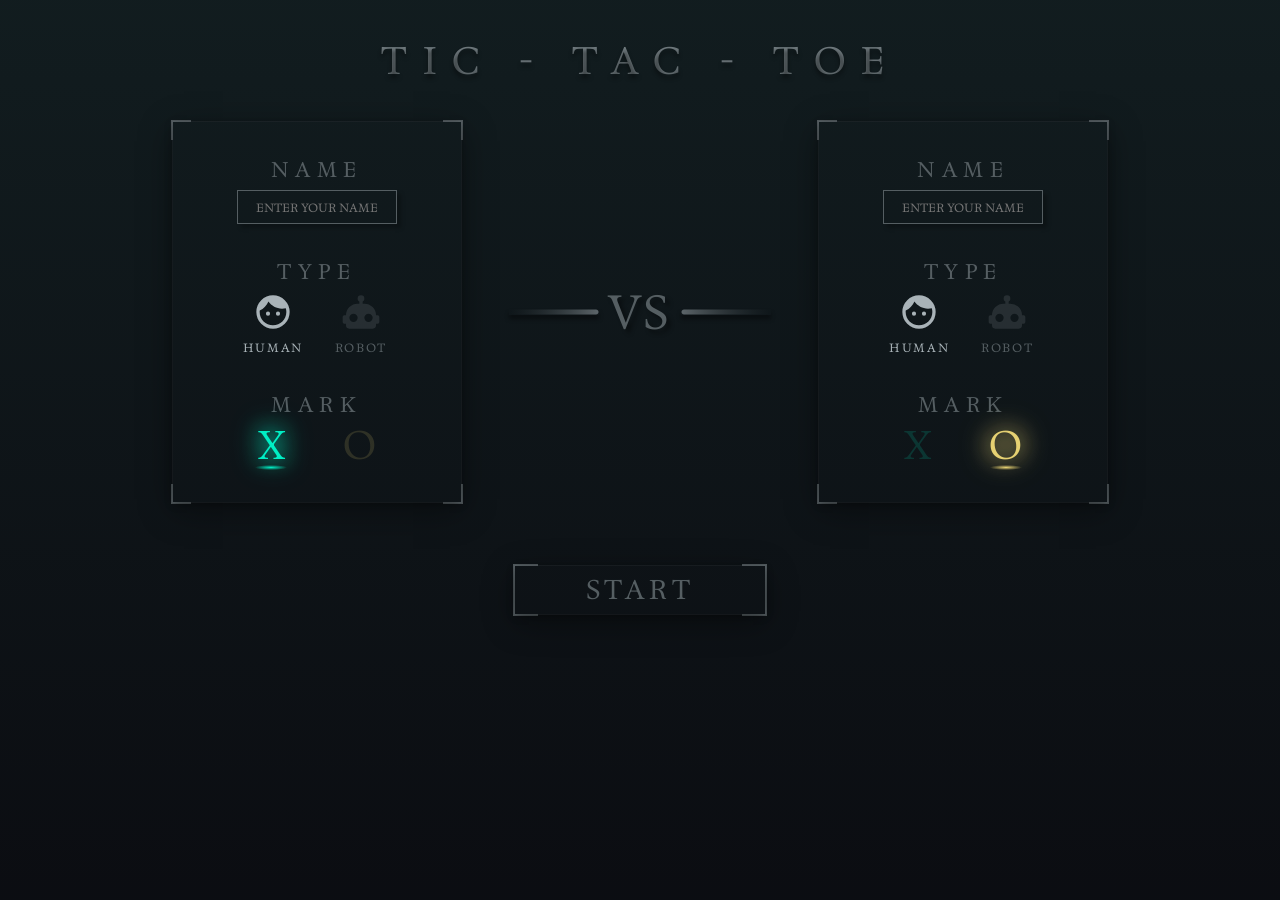
==== index.html @ 125693c5 "Finish Menu page and initiate Game page" ====
<!DOCTYPE html>
<html lang="en">
<head>
    <meta charset="UTF-8">
    <meta name="viewport" content="width=device-width, initial-scale=1.0">
    <title>Tic-Tac-Toe | Menu</title>
    <link rel="stylesheet" href="./style.css">
    <script src="./script.js" defer></script>
    <link rel="preconnect" href="https://fonts.googleapis.com">
    <link rel="preconnect" href="https://fonts.gstatic.com" crossorigin>
    <link href="https://fonts.googleapis.com/css2?family=Hedvig+Letters+Serif:opsz@12..24&display=swap" rel="stylesheet">
</head>
<body>
    <div class="mainCont">
        <header>
            <h1>TIC - TAC - TOE</h1>
        </header>
        <main>
            <div class="playerSquare">
                <span class="tlCorner corner"></span>
                <span class="trCorner corner"></span>
                <span class="blCorner corner"></span>
                <span class="brCorner corner"></span>
                <div class="NameDiffCont">
                    <h2>NAME</h2>
                    <div class="subCont">
                        <label class="sr-only" for="name1">ENTER YOUR NAME</label>
                        <input type="text" id="name1" name="player1" placeholder="ENTER YOUR NAME" maxlength="16" autocomplete="off" autocorrect="off" autocapitalize="off" spellcheck="false" inputmode="text">
                    </div>
                </div>
                <div class="TypeCont">
                    <h2>TYPE</h2>
                    <div class="subCont" role="group" aria-labelledby="typeLabel">
                        <span id="typeLabel" class="sr-only">Player type</span>
                        <input type="radio" id="human1" name="type" value="human" checked>
                        <label class="subTypeCont subRegularText humanSib" for="human1">
                            <svg class="typeIcons humanIcon" aria-label="Select human player" role="img" xmlns="http://www.w3.org/2000/svg" viewBox="0 0 24 24"><path fill="currentColor" d="M9,11.75A1.25,1.25 0 0,0 7.75,13A1.25,1.25 0 0,0 9,14.25A1.25,1.25 0 0,0 10.25,13A1.25,1.25 0 0,0 9,11.75M15,11.75A1.25,1.25 0 0,0 13.75,13A1.25,1.25 0 0,0 15,14.25A1.25,1.25 0 0,0 16.25,13A1.25,1.25 0 0,0 15,11.75M12,2A10,10 0 0,0 2,12A10,10 0 0,0 12,22A10,10 0 0,0 22,12A10,10 0 0,0 12,2M12,20C7.59,20 4,16.41 4,12C4,11.71 4,11.42 4.05,11.14C6.41,10.09 8.28,8.16 9.26,5.77C11.07,8.33 14.05,10 17.42,10C18.2,10 18.95,9.91 19.67,9.74C19.88,10.45 20,11.21 20,12C20,16.41 16.41,20 12,20Z" /></svg>
                            <div class="typeMargin humanText">HUMAN</div>
                        </label>
                        <input type="radio" id="robot1" name="type" value="robot">
                        <label class="subTypeCont subRegularText robotSib" for="robot1">
                            <svg class="typeIcons robotIcon" aria-label="Select robot player" role="img" xmlns="http://www.w3.org/2000/svg" viewBox="0 0 24 24"><path fill="currentColor" d="M12,2A2,2 0 0,1 14,4C14,4.74 13.6,5.39 13,5.73V7H14A7,7 0 0,1 21,14H22A1,1 0 0,1 23,15V18A1,1 0 0,1 22,19H21V20A2,2 0 0,1 19,22H5A2,2 0 0,1 3,20V19H2A1,1 0 0,1 1,18V15A1,1 0 0,1 2,14H3A7,7 0 0,1 10,7H11V5.73C10.4,5.39 10,4.74 10,4A2,2 0 0,1 12,2M7.5,13A2.5,2.5 0 0,0 5,15.5A2.5,2.5 0 0,0 7.5,18A2.5,2.5 0 0,0 10,15.5A2.5,2.5 0 0,0 7.5,13M16.5,13A2.5,2.5 0 0,0 14,15.5A2.5,2.5 0 0,0 16.5,18A2.5,2.5 0 0,0 19,15.5A2.5,2.5 0 0,0 16.5,13Z" /></svg>
                            <div class="typeMargin robotText">ROBOT</div>
                        </label>
                    </div>
                </div>
                <div class="MarkCont">
                    <h2>MARK</h2>
                    <div class="subCont" role="group" aria-labelledby="markLabel">
                        <span id="markLabel" class="sr-only">Player mark</span>
                        <input type="radio" id="x1" name="symbol" value="X" checked>
                        <label for="x1" class="XButton">
                            <div class="centerMarkX">X</div>
                            <svg class="shadow2 xShad shadow" height="5" xmlns="http://www.w3.org/2000/svg">
                                <rect width="100%" height="5" fill="url(#XShadow)"/>
                                <defs>
                                    <radialGradient id="XShadow" cx="0.5" cy="0.5" r="0.5" gradientUnits="objectBoundingBox">
                                        <stop stop-color="#00EEC5"/>
                                        <stop offset="1" stop-color="#00EEC5" stop-opacity="0"/>
                                    </radialGradient>
                                </defs>
                            </svg>
                        </label>
                        <input type="radio" id="o1" name="symbol" value="O">
                        <label for="o1" class="OButton">
                            <div class="centerMarkO">O</div>
                            <svg class="shadow2 shadow" height="5" xmlns="http://www.w3.org/2000/svg">
                                <rect width="100%" height="5" fill="url(#OShadow)"/>
                                <defs>
                                    <radialGradient id="OShadow" cx="0.5" cy="0.5" r="0.5" gradientUnits="objectBoundingBox">
                                        <stop stop-color="#E6D172"/>
                                        <stop offset="1" stop-color="#E6D172" stop-opacity="0"/>
                                    </radialGradient>
                                </defs>
                            </svg>
                        </label>
                    </div>
                </div>
            </div>
            <div class="vsCont">
                <svg class="vsLine vsLine1" width="90" height="6" viewBox="0 0 90 6" fill="none" xmlns="http://www.w3.org/2000/svg">
                    <g opacity="0.5" filter="url(#filter0_f_7_49)" transform="scale(-1,1) translate(-90,0)">
                    <path d="M89.5 5.5L3 5.5C1.61929 5.5 0.5 4.38071 0.5 3V3C0.5 1.61929 1.61929 0.5 3 0.5L89.5 0.5V5.5Z" fill="url(#paint0_linear_7_49)"/>
                    </g>
                    <defs>
                    <filter id="filter0_f_7_49" x="0" y="0" width="90" height="6" filterUnits="userSpaceOnUse" color-interpolation-filters="sRGB">
                    <feFlood flood-opacity="0" result="BackgroundImageFix"/>
                    <feBlend mode="normal" in="SourceGraphic" in2="BackgroundImageFix" result="shape"/>
                    <feGaussianBlur stdDeviation="0.25" result="effect1_foregroundBlur_7_49"/>
                    </filter>
                    <linearGradient id="paint0_linear_7_49" x1="89.5" y1="3" x2="0.5" y2="3" gradientUnits="userSpaceOnUse">
                    <stop stop-color="#555E62" stop-opacity="0"/>
                    <stop offset="1" stop-color="#A9B3B8"/>
                    </linearGradient>
                    </defs>
                </svg>
                <div class="vsText">VS</div>
                <svg class="vsLine" width="90" height="6" viewBox="0 0 90 6" fill="none" xmlns="http://www.w3.org/2000/svg">
                    <g opacity="0.5" filter="url(#filter0_f_7_49)">
                    <path d="M89.5 5.5L3 5.5C1.61929 5.5 0.5 4.38071 0.5 3V3C0.5 1.61929 1.61929 0.5 3 0.5L89.5 0.5V5.5Z" fill="url(#paint0_linear_7_49)"/>
                    </g>
                    <defs>
                    <filter id="filter0_f_7_49" x="0" y="0" width="90" height="6" filterUnits="userSpaceOnUse" color-interpolation-filters="sRGB">
                    <feFlood flood-opacity="0" result="BackgroundImageFix"/>
                    <feBlend mode="normal" in="SourceGraphic" in2="BackgroundImageFix" result="shape"/>
                    <feGaussianBlur stdDeviation="0.25" result="effect1_foregroundBlur_7_49"/>
                    </filter>
                    <linearGradient id="paint0_linear_7_49" x1="89.5" y1="3" x2="0.5" y2="3" gradientUnits="userSpaceOnUse">
                    <stop stop-color="#555E62" stop-opacity="0"/>
                    <stop offset="1" stop-color="#A9B3B8"/>
                    </linearGradient>
                    </defs>
                </svg>
            </div>
            <div class="playerSquare">
                <span class="tlCorner corner"></span>
                <span class="trCorner corner"></span>
                <span class="blCorner corner"></span>
                <span class="brCorner corner"></span>
                <div class="NameDiffCont">
                    <h2>NAME</h2>
                    <div class="subCont">
                        <label class="sr-only" for="name2">ENTER YOUR NAME</label>
                        <input type="text" id="name2" name="player2" placeholder="ENTER YOUR NAME" maxlength="16" autocomplete="off" autocorrect="off" autocapitalize="off" spellcheck="false" inputmode="text">
                    </div>
                </div>
                <div class="TypeCont">
                    <h2>TYPE</h2>
                    <div class="subCont" role="group" aria-labelledby="typeLabel">
                        <span id="typeLabel2" class="sr-only">Player type</span>
                        <input type="radio" id="human2" name="type2" value="human" checked>
                        <label class="subTypeCont subRegularText humanSib" for="human2">
                            <svg class="typeIcons humanIcon" aria-label="Select human player" role="img" xmlns="http://www.w3.org/2000/svg" viewBox="0 0 24 24"><path fill="currentColor" d="M9,11.75A1.25,1.25 0 0,0 7.75,13A1.25,1.25 0 0,0 9,14.25A1.25,1.25 0 0,0 10.25,13A1.25,1.25 0 0,0 9,11.75M15,11.75A1.25,1.25 0 0,0 13.75,13A1.25,1.25 0 0,0 15,14.25A1.25,1.25 0 0,0 16.25,13A1.25,1.25 0 0,0 15,11.75M12,2A10,10 0 0,0 2,12A10,10 0 0,0 12,22A10,10 0 0,0 22,12A10,10 0 0,0 12,2M12,20C7.59,20 4,16.41 4,12C4,11.71 4,11.42 4.05,11.14C6.41,10.09 8.28,8.16 9.26,5.77C11.07,8.33 14.05,10 17.42,10C18.2,10 18.95,9.91 19.67,9.74C19.88,10.45 20,11.21 20,12C20,16.41 16.41,20 12,20Z" /></svg>
                            <div class="typeMargin humanText">HUMAN</div>
                        </label>
                        <input type="radio" id="robot2" name="type2" value="robot">
                        <label class="subTypeCont subRegularText robotSib" for="robot2">
                            <svg class="typeIcons robotIcon" aria-label="Select robot player" role="img" xmlns="http://www.w3.org/2000/svg" viewBox="0 0 24 24"><path fill="currentColor" d="M12,2A2,2 0 0,1 14,4C14,4.74 13.6,5.39 13,5.73V7H14A7,7 0 0,1 21,14H22A1,1 0 0,1 23,15V18A1,1 0 0,1 22,19H21V20A2,2 0 0,1 19,22H5A2,2 0 0,1 3,20V19H2A1,1 0 0,1 1,18V15A1,1 0 0,1 2,14H3A7,7 0 0,1 10,7H11V5.73C10.4,5.39 10,4.74 10,4A2,2 0 0,1 12,2M7.5,13A2.5,2.5 0 0,0 5,15.5A2.5,2.5 0 0,0 7.5,18A2.5,2.5 0 0,0 10,15.5A2.5,2.5 0 0,0 7.5,13M16.5,13A2.5,2.5 0 0,0 14,15.5A2.5,2.5 0 0,0 16.5,18A2.5,2.5 0 0,0 19,15.5A2.5,2.5 0 0,0 16.5,13Z" /></svg>
                            <div class="typeMargin robotText">ROBOT</div>
                        </label>
                    </div>
                </div>
                <div class="MarkCont">
                    <h2>MARK</h2>
                    <div class="subCont" role="group" aria-labelledby="markLabel">
                        <span id="markLabel2" class="sr-only">Player mark</span>
                        <input type="radio" id="x2" name="symbol2" value="X">
                        <label for="x2" class="XButton">
                            <div class="centerMarkX">X</div>
                            <svg class="shadow2 xShad shadow" height="5" xmlns="http://www.w3.org/2000/svg">
                                <rect width="100%" height="5" fill="url(#XShadow2)"/>
                                <defs>
                                    <radialGradient id="XShadow2" cx="0.5" cy="0.5" r="0.5" gradientUnits="objectBoundingBox">
                                        <stop stop-color="#00EEC5"/>
                                        <stop offset="1" stop-color="#00EEC5" stop-opacity="0"/>
                                    </radialGradient>
                                </defs>
                            </svg>
                        </label>
                        <input type="radio" id="o2" name="symbol2" value="O" checked>
                        <label for="o2" class="OButton">
                            <div class="centerMarkO">O</div>
                            <svg class="shadow2 shadow" height="5" xmlns="http://www.w3.org/2000/svg">
                                <rect width="100%" height="5" fill="url(#OShadow2)"/>
                                <defs>
                                    <radialGradient id="OShadow2" cx="0.5" cy="0.5" r="0.5" gradientUnits="objectBoundingBox">
                                        <stop stop-color="#E6D172"/>
                                        <stop offset="1" stop-color="#E6D172" stop-opacity="0"/>
                                    </radialGradient>
                                </defs>
                            </svg>
                        </label>
                    </div>
                </div>
            </div>
        </main>
        <button class="startButton">
                <span class="tlCorner corner2"></span>
                <span class="trCorner corner2"></span>
                <span class="blCorner corner2"></span>
                <span class="brCorner corner2"></span>
                START
        </button>
    </div>
</body>
</html>
---- style.css ----
@import "modern-normalize.css";
:root {
  line-height: 1.5;
}

h1, h2, h3, h4, h5, figure, p, ol, ul {
  margin: 0;
}

ol[role="list"], ul[role="list"] {
  list-style: none;
  padding-inline: 0;
}

h1, h2, h3, h4, h5 {
  font-size: inherit;
  font-weight: inherit;
}

img {
  display: block;
  max-inline-size: 100%;
}
/* AFTER RESET */
.sr-only {
    position: absolute;
    width: 1px;
    height: 1px;
    padding: 0;
    margin: -1px;
    overflow: hidden;
    clip: rect(0, 0, 0, 0);
    white-space: nowrap;
    border: 0;
}
:root{
    /* COLORS */
    --backgroundSolid: #0E1016;
    --backgroundGradient: linear-gradient(to bottom, #204E4433, #00000033);
    --h1color: linear-gradient(to bottom, #A9B3B8, #555E62);
    --highlightGrey: #A9B3B8;
    --regularGrey: #555E62;
    --XColor: #00EEC5;
    --OColor: #E6D172;
    /* FONTS */
    font-family: "Hedvig Letters Serif";
    color: var(--regularGrey);
    letter-spacing: 0.2rem;
    --regularSize: 1.33rem;
    --subRegularSize: 0.75rem;
    --midRegularSize: 1rem;
    --mainHeaderSize: clamp(1.4rem, 3vw, 3rem);
    --startButtonSize: 1.7rem;
    --iconSelectSize: 2.5rem;
    --vsSize: 3rem;
    /* OPACITY */
    --unselectedOpacity: 0.15;
}
html, body{
    height: 100%;
    
}
body{
    font-size: var(--regularSize);
    background: var(--backgroundGradient);
    background-color: var(--backgroundSolid);
    background-attachment: fixed;
    position: relative;
}
.mainCont{
    position: relative;
    display: flex;
    flex-direction: column;
    align-items: center;
    justify-content: center;
    transform-origin: top center;
}
h1{
    display: flex;
    justify-content: center;
    padding: 2rem 1rem;
    letter-spacing: 0.5rem;
    font-size: var(--mainHeaderSize);
    text-shadow: 0px 4px 4px rgba(0, 0, 0, 0.5);
    color: var(--regularGrey);
    background: var(--h1color);
    -webkit-background-clip: text;
    -webkit-text-fill-color: transparent;
    cursor: default;
    opacity: 0.8;
    transition: ease 0.6s;
}
h2{
    margin-bottom: 0.3rem;
    letter-spacing: 0.4rem;
    cursor: default;
    transition: 0.6s ease;
}
.shadow{
    opacity: 0;
    width: 2rem;
    display: block;
}
.shadow2{
    margin-right: 0.2rem;
}

main{
    display: flex;
    flex-direction: column;
    align-items: center;
    justify-content: center;
}
.playerSquare{
    display: flex;
    flex-direction: column;
    align-items: center;
    justify-content: center;
    background-color: var(--backgroundGradient);
    gap: 2rem;
    /* border-image: var(--h1color) 1; */
    padding: 2rem 4rem;
    transition: 0.6s ease;
    position: relative;
    box-shadow: 0 0 0 1px rgba(169,179,184,0.08), 0 8px 32px rgba(0,0,0,0.4), 0 2px 8px rgba(0,0,0,0.3);
}
.corner{
    position: absolute;
    content: " ";
    transition: 0.6s ease;
    width: 20px;
    height: 20px;
    border-color: var(--regularGrey);
    border-style: solid;
    z-index: -1;
}
.tlCorner{
    border-width: 2px 0px 0px 2px;
    top: -2px;
    left: -2px;
}
.trCorner{
    border-width: 2px 2px 0px 0px;
    top: -2px;
    right: -2px;
}
.blCorner{
    border-width: 0px 0px 2px 2px;
    bottom: -2px;
    left: -2px;
}
.brCorner{
    border-width: 0px 2px 2px 0px;
    bottom: -2px;
    right: -2px;
}
.playerSquare:hover .corner{
    width: 40px;
    height: 40px;
    border-color: var(--highlightGrey);
}
.subCont{
    display: flex;
    justify-content: center;
    align-items: center;
    gap: 1.5rem;
}
.NameDiffCont{
    display: flex;
    flex-direction: column;
    align-items: center;
}
.NameDiffCont:hover h2{
    color: var(--highlightGrey);
}
#name1, #name2{
    background-color: var(--backgroundGradient);
    border: var(--regularGrey) 0.1rem solid;
    padding: 0.4rem 1rem;
    width: 10rem;
    text-align: center;
    color: var(--highlightGrey);
    box-shadow: 4px 4px 4px rgba(0, 0, 0, 0.25);
    font-size: var(--midRegularSize);
    transition: 0.3s ease;
}
#name1:focus, #name2:focus{
    outline: none;
    border-color: var(--highlightGrey);
}
#name1:hover, #name2:hover{
    border: var(--highlightGrey) 0.1rem solid;
    transform: scale(1.05);
}
#name1::placeholder, #name2::placeholder{
    font-size: var(--subRegularSize);
    letter-spacing: 0;
}
.TypeCont{
    display: flex;
    flex-direction: column;
    align-items: center;
}
.TypeCont:hover h2{
    color: var(--highlightGrey);
}
.subTypeCont{
    display: flex;
    flex-direction: column;
    align-items: center;
    width: 4rem;
}
input[type="radio"] {
    display: none;
}

.typeIcons{
    width: var(--iconSelectSize);
    color: var(--highlightGrey);
    opacity: var(--unselectedOpacity);
    margin-bottom: 0.1rem;
    cursor: pointer;
    user-select: none
}
#robot1:checked + label .robotIcon:hover, #robot2:checked + label .robotIcon:hover{
    transform: none;
    opacity: 1;
}
.typeMargin{
    cursor: pointer;
    margin-top: 0.3rem;
}
.subRegularText{
    font-size: var(--subRegularSize);
    letter-spacing: 0.1rem;
}
#human1:checked + label .humanIcon:hover, #human2:checked + label .humanIcon:hover {
    transform: none;
    opacity: 1;
}
.humanIcon{
    transition: 0.3s ease;
}
.humanSib:hover .humanIcon{
    transform: scale(1.05);
    opacity: 0.6;
}
#human1:checked + label .humanIcon, #human2:checked + label .humanIcon{
    opacity: 1;
}
#human1:checked ~ .humanSib .typeMargin, #human2:checked ~ .humanSib .typeMargin{
    color: var(--highlightGrey);
}
#human1:checked + label .humanText:hover, #human2:checked + label .humanText:hover{
    color: var(--highlightGrey);
}
.humanText{
    transition: 0.3s ease;
}
.humanSib:hover .humanText{
    color: #6B7378FF;
}
#robot1:checked ~ .robotSib .typeMargin, #robot2:checked ~ .robotSib .typeMargin{
    color: var(--highlightGrey);
}
#robot1:checked + label .robotIcon, #robot2:checked + label .robotIcon{
    opacity: 1;
}
#robot1:checked + label .robotIcon:hover, #robot2:checked + label .robotIcon:hover{
    transform: none;
    opacity: 1;
}
#robot1:checked + label .robotText:hover, #robot2:checked + label .robotText:hover {
    color: var(--highlightGrey);
}
.robotText{
    transition: 0.3s ease;
}
.robotIcon{
    transition: 0.3s ease;
}
.robotSib:hover .robotIcon{
    transform: scale(1.05);
    opacity: 0.6;
}
.robotSib:hover .robotText{
    color: #6B7378FF;
}
#human1:checked + .humanSib:hover .humanIcon, #human2:checked + .humanSib:hover .humanIcon {
    transform: none;
    opacity: 1;
}
#robot1:checked + .robotSib:hover .robotIcon, #robot2:checked + .robotSib:hover .robotIcon {
    transform: none;
    opacity: 1;
}
.MarkCont{
    display: flex;
    flex-direction: column;
    justify-content: center;
    align-items: center;
}
.MarkCont:hover h2{
    color: var(--highlightGrey);
}
.centerMark{
    width: 100%;
    text-align: center;
}
.XButton{
    color: var(--XColor);
    opacity: var(--unselectedOpacity);
    display: flex;
    flex-direction: column;
    line-height: 1;
    align-items: center;
    font-size: var(--iconSelectSize);
    width: 4rem;
    transition: 0.3s ease;
}
.XButton div, .OButton div {
    display: flex;
    justify-content: center;
    width: 100%;
    cursor: pointer;
    user-select: none;
}
.centerMarkX{
    transition: 0.3s ease;
}
.centerMarkX:hover{
    transform: scale(1.10);
}
.XButton:hover {
    opacity: 0.6;
    text-shadow: 0 0 20px var(--XColor), 0 0 30px var(--XColor);
}
#x1:checked + .XButton, #x2:checked + .XButton{
    opacity: 1;
    text-shadow: 0 0 20px var(--XColor), 0 0 30px var(--XColor);
}
#x1:checked + .XButton .centerMarkX:hover, #x2:checked + .XButton .centerMarkX:hover{
    transform: none;
    opacity: 1;
}
#x1:checked + .XButton .shadow, #x2:checked + .XButton .shadow{
    transition: 0.6s ease;
    opacity: 1;
}
.OButton{
    color: var(--OColor);
    opacity: var(--unselectedOpacity);
    display: flex;
    flex-direction: column;
    line-height: 1;
    align-items: center;
    font-size: var(--iconSelectSize);
    width: 4rem;
    transition: 0.3s ease;
}
.centerMarkO{
    transition: 0.3s ease;
}
.centerMarkO:hover{
    transform: scale(1.10);
}
.OButton:hover {
    opacity: 0.6;
    text-shadow: 0 0 20px var(--OColor), 0 0 30px var(--OColor);
}
#o1:checked + .OButton, #o2:checked + .OButton{
    opacity: 1;
    text-shadow: 0 0 20px var(--OColor), 0 0 30px var(--OColor);
}
#o1:checked + .OButton .centerMarkO:hover, #o2:checked + .OButton .centerMarkO:hover{
    transform: none;
    opacity: 1;
}

#o1:checked + .OButton .shadow, #o2:checked + .OButton .shadow{
    transition: 0.6s ease;
    opacity: 1;
}

.vsCont{
    display: flex;
    align-items: center;
    justify-content: center;
    gap: 0.6rem;
    margin-top: 2rem;
    margin-bottom: 2rem;
    transition: 0.6s ease;
}
.vsCont:hover{
    transform: scale(1.1);
    color: var(--highlightGrey);
}
.vsText{
    font-size: var(--vsSize);
    cursor: default;
    text-shadow: 4px 4px 4px rgba(0, 0, 0, 0.4);
}
.vsLine{
    box-shadow: 0px 4px 4px rgba(0, 0, 0, 0.4);
}
.startButton{
    background-color: var(--backgroundGradient);
    color: var(--regularGrey);
    letter-spacing: 0.3rem;
    padding: 0.5rem 3rem;
    font-size: var(--startButtonSize);
    margin-bottom: 3rem;
    margin-top: 3rem;
    transition: 0.6s ease;
    border: none;
    box-shadow: 0 0 0 1px rgba(169,179,184,0.08), 0 8px 32px rgba(0,0,0,0.4), 0 2px 8px rgba(0,0,0,0.3);
    cursor: pointer;
    position: relative;
    width: 250px;
    
}
.startButton:hover{
    color: var(--highlightGrey);
    transform: scale(1.1);
}
.corner2{
    position: absolute;
    content: " ";
    transition: 1.5s ease;
    width: 25px;
    height: 50px;
    border-color: var(--regularGrey);
    border-style: solid;
    z-index: -1;
}
.startButton:hover .corner2{
    width: 127px;
    border-color: var(--highlightGrey);
}

@media (min-width: 768px){
    
}
@media (min-width: 1024px){
    .mainCont{
        zoom: 1;
    }
    .vsCont{
        margin: 0rem 3rem;
    }
    main{
        flex-direction: row;
    }
    .startButton{
        margin-top: 4rem;
    }
    h1{
        letter-spacing: 1rem;
    }
}

@media (min-width: 1440px) {
    .mainCont {
        zoom: 1.4;
    }
}
/* background faded Xs and Os, effect on tictac hover*/
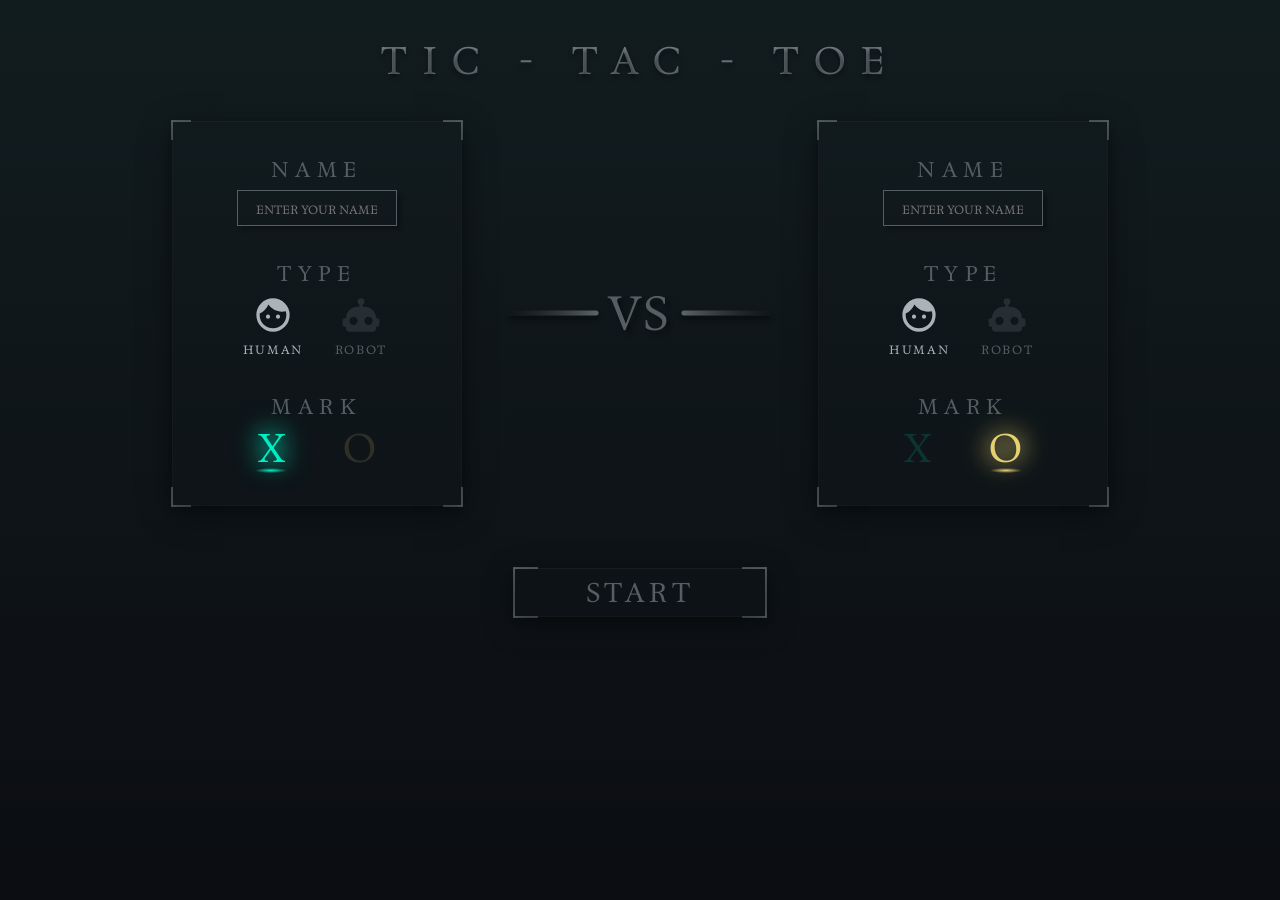
==== commit d58e72dd: "Add line draw on victory and fix small bugs" ====
--- a/index.html
+++ b/index.html
@@ -4,8 +4,8 @@
     <meta charset="UTF-8">
     <meta name="viewport" content="width=device-width, initial-scale=1.0">
     <title>Tic-Tac-Toe | Menu</title>
-    <link rel="stylesheet" href="./style.css">
-    <script src="./script.js" defer></script>
+    <link rel="stylesheet" href="./menu.css">
+    <script src="./menu.js" defer></script>
     <link rel="preconnect" href="https://fonts.googleapis.com">
     <link rel="preconnect" href="https://fonts.gstatic.com" crossorigin>
     <link href="https://fonts.googleapis.com/css2?family=Hedvig+Letters+Serif:opsz@12..24&display=swap" rel="stylesheet">
@@ -25,19 +25,23 @@
                     <h2>NAME</h2>
                     <div class="subCont">
                         <label class="sr-only" for="name1">ENTER YOUR NAME</label>
-                        <input type="text" id="name1" name="player1" placeholder="ENTER YOUR NAME" maxlength="16" autocomplete="off" autocorrect="off" autocapitalize="off" spellcheck="false" inputmode="text">
+                        <input type="text" id="name1" name="player1" placeholder="ENTER YOUR NAME" maxlength="10" autocomplete="off" autocorrect="off" autocapitalize="off" spellcheck="false" inputmode="text">
+                        <!-- <select name="difficulty" id="name1">
+                            <option value="easy">EASY</option>
+                            <option value="hard">HARD</option>
+                        </select> -->
                     </div>
                 </div>
                 <div class="TypeCont">
                     <h2>TYPE</h2>
                     <div class="subCont" role="group" aria-labelledby="typeLabel">
                         <span id="typeLabel" class="sr-only">Player type</span>
-                        <input type="radio" id="human1" name="type" value="human" checked>
+                        <input class="HumRobSel1" type="radio" id="human1" name="type" value="human" checked>
                         <label class="subTypeCont subRegularText humanSib" for="human1">
                             <svg class="typeIcons humanIcon" aria-label="Select human player" role="img" xmlns="http://www.w3.org/2000/svg" viewBox="0 0 24 24"><path fill="currentColor" d="M9,11.75A1.25,1.25 0 0,0 7.75,13A1.25,1.25 0 0,0 9,14.25A1.25,1.25 0 0,0 10.25,13A1.25,1.25 0 0,0 9,11.75M15,11.75A1.25,1.25 0 0,0 13.75,13A1.25,1.25 0 0,0 15,14.25A1.25,1.25 0 0,0 16.25,13A1.25,1.25 0 0,0 15,11.75M12,2A10,10 0 0,0 2,12A10,10 0 0,0 12,22A10,10 0 0,0 22,12A10,10 0 0,0 12,2M12,20C7.59,20 4,16.41 4,12C4,11.71 4,11.42 4.05,11.14C6.41,10.09 8.28,8.16 9.26,5.77C11.07,8.33 14.05,10 17.42,10C18.2,10 18.95,9.91 19.67,9.74C19.88,10.45 20,11.21 20,12C20,16.41 16.41,20 12,20Z" /></svg>
                             <div class="typeMargin humanText">HUMAN</div>
                         </label>
-                        <input type="radio" id="robot1" name="type" value="robot">
+                        <input class="HumRobSel1" type="radio" id="robot1" name="type" value="robot">
                         <label class="subTypeCont subRegularText robotSib" for="robot1">
                             <svg class="typeIcons robotIcon" aria-label="Select robot player" role="img" xmlns="http://www.w3.org/2000/svg" viewBox="0 0 24 24"><path fill="currentColor" d="M12,2A2,2 0 0,1 14,4C14,4.74 13.6,5.39 13,5.73V7H14A7,7 0 0,1 21,14H22A1,1 0 0,1 23,15V18A1,1 0 0,1 22,19H21V20A2,2 0 0,1 19,22H5A2,2 0 0,1 3,20V19H2A1,1 0 0,1 1,18V15A1,1 0 0,1 2,14H3A7,7 0 0,1 10,7H11V5.73C10.4,5.39 10,4.74 10,4A2,2 0 0,1 12,2M7.5,13A2.5,2.5 0 0,0 5,15.5A2.5,2.5 0 0,0 7.5,18A2.5,2.5 0 0,0 10,15.5A2.5,2.5 0 0,0 7.5,13M16.5,13A2.5,2.5 0 0,0 14,15.5A2.5,2.5 0 0,0 16.5,18A2.5,2.5 0 0,0 19,15.5A2.5,2.5 0 0,0 16.5,13Z" /></svg>
                             <div class="typeMargin robotText">ROBOT</div>
@@ -48,7 +52,7 @@
                     <h2>MARK</h2>
                     <div class="subCont" role="group" aria-labelledby="markLabel">
                         <span id="markLabel" class="sr-only">Player mark</span>
-                        <input type="radio" id="x1" name="symbol" value="X" checked>
+                        <input class="xoSelector xoSel1" type="radio" id="x1" name="symbol" value="X" checked>
                         <label for="x1" class="XButton">
                             <div class="centerMarkX">X</div>
                             <svg class="shadow2 xShad shadow" height="5" xmlns="http://www.w3.org/2000/svg">
@@ -61,7 +65,7 @@
                                 </defs>
                             </svg>
                         </label>
-                        <input type="radio" id="o1" name="symbol" value="O">
+                        <input class="xoSelector xoSel1" type="radio" id="o1" name="symbol" value="O">
                         <label for="o1" class="OButton">
                             <div class="centerMarkO">O</div>
                             <svg class="shadow2 shadow" height="5" xmlns="http://www.w3.org/2000/svg">
@@ -121,19 +125,19 @@
                     <h2>NAME</h2>
                     <div class="subCont">
                         <label class="sr-only" for="name2">ENTER YOUR NAME</label>
-                        <input type="text" id="name2" name="player2" placeholder="ENTER YOUR NAME" maxlength="16" autocomplete="off" autocorrect="off" autocapitalize="off" spellcheck="false" inputmode="text">
+                        <input type="text" id="name2" name="player2" placeholder="ENTER YOUR NAME" maxlength="10" autocomplete="off" autocorrect="off" autocapitalize="off" spellcheck="false" inputmode="text">
                     </div>
                 </div>
                 <div class="TypeCont">
                     <h2>TYPE</h2>
                     <div class="subCont" role="group" aria-labelledby="typeLabel">
                         <span id="typeLabel2" class="sr-only">Player type</span>
-                        <input type="radio" id="human2" name="type2" value="human" checked>
+                        <input class="HumRobSel2" type="radio" id="human2" name="type2" value="human" checked>
                         <label class="subTypeCont subRegularText humanSib" for="human2">
                             <svg class="typeIcons humanIcon" aria-label="Select human player" role="img" xmlns="http://www.w3.org/2000/svg" viewBox="0 0 24 24"><path fill="currentColor" d="M9,11.75A1.25,1.25 0 0,0 7.75,13A1.25,1.25 0 0,0 9,14.25A1.25,1.25 0 0,0 10.25,13A1.25,1.25 0 0,0 9,11.75M15,11.75A1.25,1.25 0 0,0 13.75,13A1.25,1.25 0 0,0 15,14.25A1.25,1.25 0 0,0 16.25,13A1.25,1.25 0 0,0 15,11.75M12,2A10,10 0 0,0 2,12A10,10 0 0,0 12,22A10,10 0 0,0 22,12A10,10 0 0,0 12,2M12,20C7.59,20 4,16.41 4,12C4,11.71 4,11.42 4.05,11.14C6.41,10.09 8.28,8.16 9.26,5.77C11.07,8.33 14.05,10 17.42,10C18.2,10 18.95,9.91 19.67,9.74C19.88,10.45 20,11.21 20,12C20,16.41 16.41,20 12,20Z" /></svg>
                             <div class="typeMargin humanText">HUMAN</div>
                         </label>
-                        <input type="radio" id="robot2" name="type2" value="robot">
+                        <input class="HumRobSel2" type="radio" id="robot2" name="type2" value="robot">
                         <label class="subTypeCont subRegularText robotSib" for="robot2">
                             <svg class="typeIcons robotIcon" aria-label="Select robot player" role="img" xmlns="http://www.w3.org/2000/svg" viewBox="0 0 24 24"><path fill="currentColor" d="M12,2A2,2 0 0,1 14,4C14,4.74 13.6,5.39 13,5.73V7H14A7,7 0 0,1 21,14H22A1,1 0 0,1 23,15V18A1,1 0 0,1 22,19H21V20A2,2 0 0,1 19,22H5A2,2 0 0,1 3,20V19H2A1,1 0 0,1 1,18V15A1,1 0 0,1 2,14H3A7,7 0 0,1 10,7H11V5.73C10.4,5.39 10,4.74 10,4A2,2 0 0,1 12,2M7.5,13A2.5,2.5 0 0,0 5,15.5A2.5,2.5 0 0,0 7.5,18A2.5,2.5 0 0,0 10,15.5A2.5,2.5 0 0,0 7.5,13M16.5,13A2.5,2.5 0 0,0 14,15.5A2.5,2.5 0 0,0 16.5,18A2.5,2.5 0 0,0 19,15.5A2.5,2.5 0 0,0 16.5,13Z" /></svg>
                             <div class="typeMargin robotText">ROBOT</div>
@@ -144,7 +148,7 @@
                     <h2>MARK</h2>
                     <div class="subCont" role="group" aria-labelledby="markLabel">
                         <span id="markLabel2" class="sr-only">Player mark</span>
-                        <input type="radio" id="x2" name="symbol2" value="X">
+                        <input class="xoSelector xoSel2" type="radio" id="x2" name="symbol2" value="X">
                         <label for="x2" class="XButton">
                             <div class="centerMarkX">X</div>
                             <svg class="shadow2 xShad shadow" height="5" xmlns="http://www.w3.org/2000/svg">
@@ -157,7 +161,7 @@
                                 </defs>
                             </svg>
                         </label>
-                        <input type="radio" id="o2" name="symbol2" value="O" checked>
+                        <input class="xoSelector xoSel2" type="radio" id="o2" name="symbol2" value="O" checked>
                         <label for="o2" class="OButton">
                             <div class="centerMarkO">O</div>
                             <svg class="shadow2 shadow" height="5" xmlns="http://www.w3.org/2000/svg">
--- a/menu.css
+++ b/menu.css
@@ -0,0 +1,502 @@
+@import "modern-normalize.css";
+:root {
+  line-height: 1.5;
+}
+
+h1, h2, h3, h4, h5, figure, p, ol, ul {
+  margin: 0;
+}
+
+ol[role="list"], ul[role="list"] {
+  list-style: none;
+  padding-inline: 0;
+}
+
+h1, h2, h3, h4, h5 {
+  font-size: inherit;
+  font-weight: inherit;
+}
+
+img {
+  display: block;
+  max-inline-size: 100%;
+}
+/* AFTER RESET */
+.sr-only {
+    position: absolute;
+    width: 1px;
+    height: 1px;
+    padding: 0;
+    margin: -1px;
+    overflow: hidden;
+    clip: rect(0, 0, 0, 0);
+    white-space: nowrap;
+    border: 0;
+}
+:root{
+    /* COLORS */
+    --backgroundSolid: #0E1016;
+    --backgroundGradient: linear-gradient(to bottom, #204E4433, #00000033);
+    --h1color: linear-gradient(to bottom, #A9B3B8, #555E62);
+    --highlightGrey: #A9B3B8;
+    --regularGrey: #555E62;
+    --XColor: #00EEC5;
+    --OColor: #E6D172;
+    /* FONTS */
+    font-family: "Hedvig Letters Serif";
+    color: var(--regularGrey);
+    letter-spacing: 0.2rem;
+    --regularSize: 1.33rem;
+    --subRegularSize: 0.75rem;
+    --midRegularSize: 1rem;
+    --mainHeaderSize: clamp(1.4rem, 3vw, 3rem);
+    --startButtonSize: 1.7rem;
+    --iconSelectSize: 2.5rem;
+    --vsSize: 3rem;
+    /* OPACITY */
+    --unselectedOpacity: 0.15;
+}
+html, body{
+    height: 100%;
+    
+}
+body{
+    font-size: var(--regularSize);
+    background: var(--backgroundGradient);
+    background-color: var(--backgroundSolid);
+    background-attachment: fixed;
+    position: relative;
+    opacity: 0;
+    transition: opacity 1s ease;
+}
+body.fadeOut{
+    opacity: 0;
+}
+.mainCont{
+    position: relative;
+    display: flex;
+    flex-direction: column;
+    align-items: center;
+    justify-content: center;
+    transform-origin: top center;
+}
+h1{
+    display: flex;
+    justify-content: center;
+    padding: 2rem 1rem;
+    letter-spacing: 0.5rem;
+    font-size: var(--mainHeaderSize);
+    text-shadow: 0px 4px 4px rgba(0, 0, 0, 0.5);
+    color: var(--regularGrey);
+    background: var(--h1color);
+    -webkit-background-clip: text;
+    -webkit-text-fill-color: transparent;
+    cursor: default;
+    opacity: 0.8;
+    transition: ease 0.6s;
+}
+h2{
+    margin-bottom: 0.3rem;
+    letter-spacing: 0.4rem;
+    cursor: default;
+    transition: 0.6s ease;
+}
+.shadow{
+    opacity: 0;
+    width: 2rem;
+    display: block;
+}
+.shadow2{
+    margin-right: 0.2rem;
+}
+
+main{
+    display: flex;
+    flex-direction: column;
+    align-items: center;
+    justify-content: center;
+}
+.playerSquare{
+    display: flex;
+    flex-direction: column;
+    align-items: center;
+    justify-content: center;
+    background-color: var(--backgroundGradient);
+    gap: 2rem;
+    /* border-image: var(--h1color) 1; */
+    padding: 2rem 4rem;
+    transition: 0.6s ease;
+    position: relative;
+    box-shadow: 0 0 0 1px rgba(169,179,184,0.08), 0 8px 32px rgba(0,0,0,0.4), 0 2px 8px rgba(0,0,0,0.3);
+}
+.corner{
+    position: absolute;
+    content: " ";
+    transition: 0.6s ease;
+    width: 20px;
+    height: 20px;
+    border-color: var(--regularGrey);
+    border-style: solid;
+    z-index: -1;
+}
+.tlCorner{
+    border-width: 2px 0px 0px 2px;
+    top: -2px;
+    left: -2px;
+}
+.trCorner{
+    border-width: 2px 2px 0px 0px;
+    top: -2px;
+    right: -2px;
+}
+.blCorner{
+    border-width: 0px 0px 2px 2px;
+    bottom: -2px;
+    left: -2px;
+}
+.brCorner{
+    border-width: 0px 2px 2px 0px;
+    bottom: -2px;
+    right: -2px;
+}
+.playerSquare:hover .corner{
+    width: 40px;
+    height: 40px;
+    border-color: var(--highlightGrey);
+}
+.subCont{
+    display: flex;
+    justify-content: center;
+    align-items: center;
+    gap: 1.5rem;
+}
+.NameDiffCont{
+    display: flex;
+    flex-direction: column;
+    align-items: center;
+}
+.NameDiffCont:hover h2{
+    color: var(--highlightGrey);
+}
+#name1, #name2{
+    background-color: var(--backgroundGradient);
+    border: var(--regularGrey) 0.1rem solid;
+    padding: 0.75rem 1rem;
+    height: 2.25rem;
+    width: 10rem;
+    text-align: center;
+    color: var(--highlightGrey);
+    box-shadow: 4px 4px 4px rgba(0, 0, 0, 0.25);
+    font-size: var(--midRegularSize);
+    transition: 0.3s ease;
+}
+#name1:focus, #name2:focus{
+    outline: none;
+    border-color: var(--highlightGrey);
+}
+#name1:hover, #name2:hover{
+    border: var(--highlightGrey) 0.1rem solid;
+    transform: scale(1.05);
+}
+#name1::placeholder, #name2::placeholder{
+    font-size: var(--subRegularSize);
+    letter-spacing: 0;
+}
+.TypeCont{
+    display: flex;
+    flex-direction: column;
+    align-items: center;
+}
+.TypeCont:hover h2{
+    color: var(--highlightGrey);
+}
+.subTypeCont{
+    display: flex;
+    flex-direction: column;
+    align-items: center;
+    width: 4rem;
+}
+input[type="radio"] {
+    display: none;
+}
+
+.typeIcons{
+    width: var(--iconSelectSize);
+    color: var(--highlightGrey);
+    opacity: var(--unselectedOpacity);
+    margin-bottom: 0.1rem;
+    cursor: pointer;
+    user-select: none
+}
+#robot1:checked + label .robotIcon:hover, #robot2:checked + label .robotIcon:hover{
+    transform: none;
+    opacity: 1;
+}
+.typeMargin{
+    cursor: pointer;
+    margin-top: 0.3rem;
+}
+.subRegularText{
+    font-size: var(--subRegularSize);
+    letter-spacing: 0.1rem;
+}
+#human1:checked + label .humanIcon:hover, #human2:checked + label .humanIcon:hover {
+    transform: none;
+    opacity: 1;
+}
+.humanIcon{
+    transition: 0.3s ease;
+}
+.humanSib:hover .humanIcon{
+    transform: scale(1.05);
+    opacity: 0.6;
+}
+#human1:checked + label .humanIcon, #human2:checked + label .humanIcon{
+    opacity: 1;
+}
+#human1:checked ~ .humanSib .typeMargin, #human2:checked ~ .humanSib .typeMargin{
+    color: var(--highlightGrey);
+}
+#human1:checked + label .humanText:hover, #human2:checked + label .humanText:hover{
+    color: var(--highlightGrey);
+}
+.humanText{
+    transition: 0.3s ease;
+}
+.humanSib:hover .humanText{
+    color: #6B7378FF;
+}
+#robot1:checked ~ .robotSib .typeMargin, #robot2:checked ~ .robotSib .typeMargin{
+    color: var(--highlightGrey);
+}
+#robot1:checked + label .robotIcon, #robot2:checked + label .robotIcon{
+    opacity: 1;
+}
+#robot1:checked + label .robotIcon:hover, #robot2:checked + label .robotIcon:hover{
+    transform: none;
+    opacity: 1;
+}
+#robot1:checked + label .robotText:hover, #robot2:checked + label .robotText:hover {
+    color: var(--highlightGrey);
+}
+.robotText{
+    transition: 0.3s ease;
+}
+.robotIcon{
+    transition: 0.3s ease;
+}
+.robotSib:hover .robotIcon{
+    transform: scale(1.05);
+    opacity: 0.6;
+}
+.robotSib:hover .robotText{
+    color: #6B7378FF;
+}
+#human1:checked + .humanSib:hover .humanIcon, #human2:checked + .humanSib:hover .humanIcon {
+    transform: none;
+    opacity: 1;
+}
+#robot1:checked + .robotSib:hover .robotIcon, #robot2:checked + .robotSib:hover .robotIcon {
+    transform: none;
+    opacity: 1;
+}
+.MarkCont{
+    display: flex;
+    flex-direction: column;
+    justify-content: center;
+    align-items: center;
+}
+.MarkCont:hover h2{
+    color: var(--highlightGrey);
+}
+.centerMark{
+    width: 100%;
+    text-align: center;
+}
+.XButton{
+    color: var(--XColor);
+    opacity: var(--unselectedOpacity);
+    display: flex;
+    flex-direction: column;
+    line-height: 1;
+    align-items: center;
+    font-size: var(--iconSelectSize);
+    width: 4rem;
+    transition: 0.3s ease;
+}
+.XButton div, .OButton div {
+    display: flex;
+    justify-content: center;
+    width: 100%;
+    cursor: pointer;
+    user-select: none;
+}
+.centerMarkX{
+    transition: 0.3s ease;
+}
+.centerMarkX:hover{
+    transform: scale(1.10);
+}
+.XButton:hover {
+    opacity: 0.6;
+    text-shadow: 0 0 20px var(--XColor), 0 0 30px var(--XColor);
+}
+#x1:checked + .XButton, #x2:checked + .XButton{
+    opacity: 1;
+    text-shadow: 0 0 20px var(--XColor), 0 0 30px var(--XColor);
+}
+#x1:checked + .XButton .centerMarkX:hover, #x2:checked + .XButton .centerMarkX:hover{
+    transform: none;
+    opacity: 1;
+}
+#x1:checked + .XButton .shadow, #x2:checked + .XButton .shadow{
+    transition: 0.6s ease;
+    opacity: 1;
+}
+.OButton{
+    color: var(--OColor);
+    opacity: var(--unselectedOpacity);
+    display: flex;
+    flex-direction: column;
+    line-height: 1;
+    align-items: center;
+    font-size: var(--iconSelectSize);
+    width: 4rem;
+    transition: 0.3s ease;
+}
+.centerMarkO{
+    transition: 0.3s ease;
+}
+.centerMarkO:hover{
+    transform: scale(1.10);
+}
+.OButton:hover {
+    opacity: 0.6;
+    text-shadow: 0 0 20px var(--OColor), 0 0 30px var(--OColor);
+}
+#o1:checked + .OButton, #o2:checked + .OButton{
+    opacity: 1;
+    text-shadow: 0 0 20px var(--OColor), 0 0 30px var(--OColor);
+}
+#o1:checked + .OButton .centerMarkO:hover, #o2:checked + .OButton .centerMarkO:hover{
+    transform: none;
+    opacity: 1;
+}
+
+#o1:checked + .OButton .shadow, #o2:checked + .OButton .shadow{
+    transition: 0.6s ease;
+    opacity: 1;
+}
+
+.vsCont{
+    display: flex;
+    align-items: center;
+    justify-content: center;
+    gap: 0.6rem;
+    margin-top: 2rem;
+    margin-bottom: 2rem;
+    transition: 0.6s ease;
+}
+.vsCont:hover{
+    transform: scale(1.1);
+    color: var(--highlightGrey);
+}
+.vsText{
+    font-size: var(--vsSize);
+    cursor: default;
+    text-shadow: 4px 4px 4px rgba(0, 0, 0, 0.4);
+}
+.vsLine{
+    box-shadow: 0px 4px 4px rgba(0, 0, 0, 0.4);
+}
+.startButton{
+    background-color: var(--backgroundGradient);
+    color: var(--regularGrey);
+    letter-spacing: 0.3rem;
+    padding: 0.5rem 3rem;
+    font-size: var(--startButtonSize);
+    margin-bottom: 3rem;
+    margin-top: 3rem;
+    transition: 0.6s ease;
+    border: none;
+    box-shadow: 0 0 0 1px rgba(169,179,184,0.08), 0 8px 32px rgba(0,0,0,0.4), 0 2px 8px rgba(0,0,0,0.3);
+    cursor: pointer;
+    position: relative;
+    width: 250px;
+    
+}
+.startButton:hover{
+    color: var(--highlightGrey);
+    transform: scale(1.1);
+}
+.corner2{
+    position: absolute;
+    content: " ";
+    transition: 1.5s ease;
+    width: 25px;
+    height: 50px;
+    border-color: var(--regularGrey);
+    border-style: solid;
+    z-index: -1;
+}
+.startButton:hover .corner2{
+    width: 127px;
+    border-color: var(--highlightGrey);
+}
+.warning{
+    color: rgb(111, 18, 18);
+    font-size: 1rem;
+    position: absolute;
+    bottom: 6.5rem;
+    letter-spacing: 0.1rem;
+    animation: warningFade 6s ease forwards;
+}
+select{
+
+}
+option{
+    background-color: var(--backgroundSolid);
+    color: var(--regularGrey);
+    display: flex;
+    justify-content: center;
+    align-items: center;
+    font-size: var(--subRegularSize);
+    letter-spacing: 0;
+}
+@keyframes warningFade{
+    from{
+        opacity: 1;
+        bottom: 6rem;
+    }
+    to{
+        opacity: 0;
+        bottom: 9rem;
+    }
+}
+
+@media (min-width: 768px){
+    
+}
+@media (min-width: 1024px){
+    .mainCont{
+        zoom: 1;
+    }
+    .vsCont{
+        margin: 0rem 3rem;
+    }
+    main{
+        flex-direction: row;
+    }
+    .startButton{
+        margin-top: 4rem;
+    }
+    h1{
+        letter-spacing: 1rem;
+    }
+}
+
+@media (min-width: 1440px) {
+    .mainCont {
+        zoom: 1.4;
+    }
+}
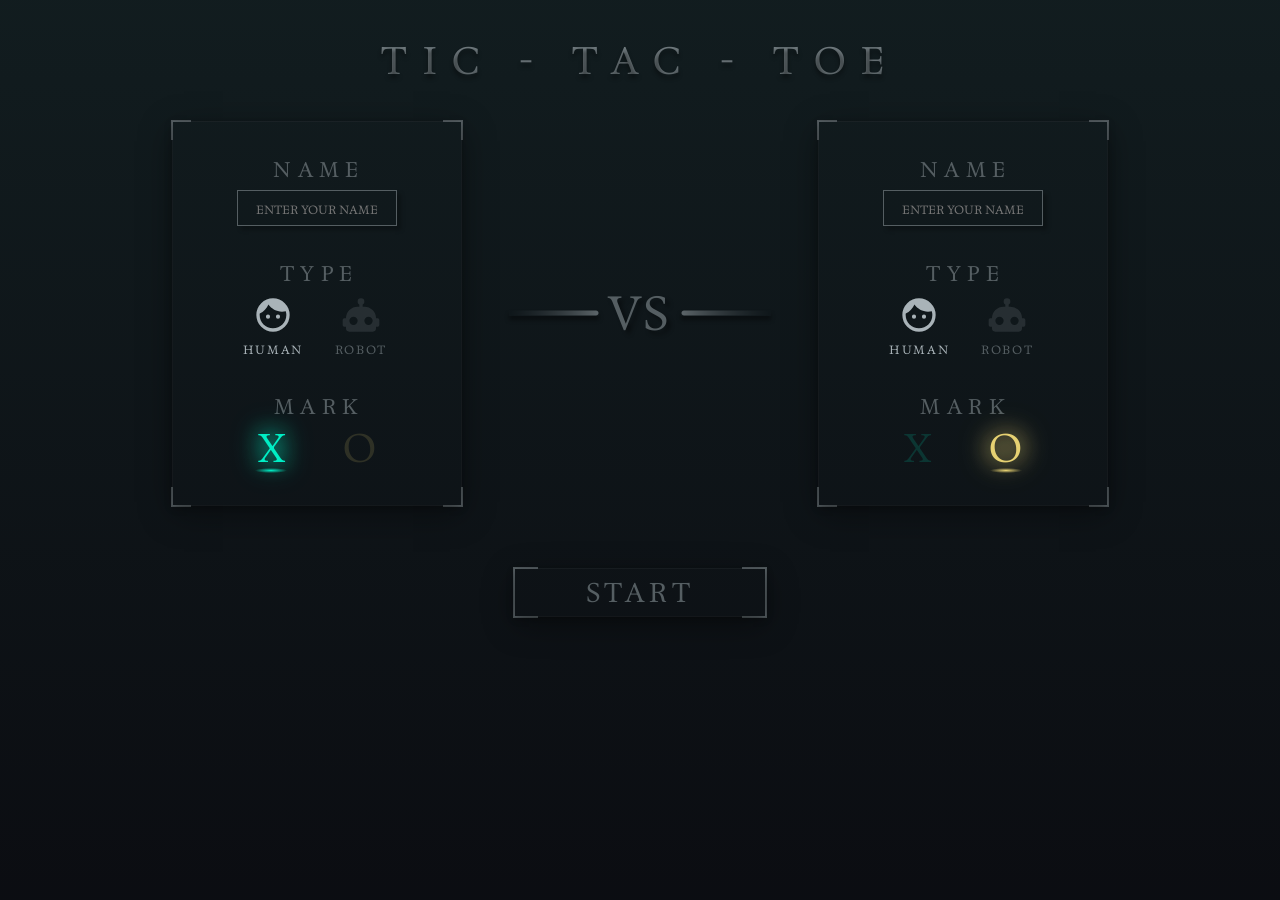
==== commit 252eb7e5: "Add dropdown menu and selection for robot player" ====
--- a/index.html
+++ b/index.html
@@ -22,14 +22,24 @@
                 <span class="blCorner corner"></span>
                 <span class="brCorner corner"></span>
                 <div class="NameDiffCont">
-                    <h2>NAME</h2>
+                    <h2 class="nameDiff1">NAME</h2>
+                    <h2 class="robotDiff1">DIFFICULTY</h2>
                     <div class="subCont">
                         <label class="sr-only" for="name1">ENTER YOUR NAME</label>
                         <input type="text" id="name1" name="player1" placeholder="ENTER YOUR NAME" maxlength="10" autocomplete="off" autocorrect="off" autocapitalize="off" spellcheck="false" inputmode="text">
-                        <!-- <select name="difficulty" id="name1">
-                            <option value="easy">EASY</option>
-                            <option value="hard">HARD</option>
-                        </select> -->
+                        
+                        <div class="robotCont1">
+                            <div class="robotSelector1" id="robotID1">
+                                <div class="arrowIcon1">▼</div>
+                                <div class="textRobot textRobot1">SELECT DIFF.</div>
+                            </div>
+                            <div class="robotSelectorCont1">
+                                <div class="easyDiff1 diffSub diffSub1">EASY</div>
+                                <div class="midDiff1 diffSub diffSub1">MEDIUM</div>
+                                <div class="hardDiff1 diffSub diffSub1">HARD</div>
+                            </div>
+                        </div>
+
                     </div>
                 </div>
                 <div class="TypeCont">
@@ -122,10 +132,22 @@
                 <span class="blCorner corner"></span>
                 <span class="brCorner corner"></span>
                 <div class="NameDiffCont">
-                    <h2>NAME</h2>
+                    <h2 class="nameDiff2">NAME</h2>
+                    <h2 class="robotDiff2">DIFFICULTY</h2>
                     <div class="subCont">
                         <label class="sr-only" for="name2">ENTER YOUR NAME</label>
                         <input type="text" id="name2" name="player2" placeholder="ENTER YOUR NAME" maxlength="10" autocomplete="off" autocorrect="off" autocapitalize="off" spellcheck="false" inputmode="text">
+                        <div class="robotCont2">
+                            <div class="robotSelector2" id="robotID2">
+                                <div class="arrowIcon2">▼</div>
+                                <div class="textRobot textRobot2">SELECT DIFF.</div>
+                            </div>
+                            <div class="robotSelectorCont2">
+                                <div class="easyDiff2 diffSub diffSub2">EASY</div>
+                                <div class="midDiff2 diffSub diffSub2">MEDIUM</div>
+                                <div class="hardDiff2 diffSub diffSub2">HARD</div>
+                            </div>
+                        </div>
                     </div>
                 </div>
                 <div class="TypeCont">
--- a/menu.css
+++ b/menu.css
@@ -96,10 +96,11 @@
     transition: ease 0.6s;
 }
 h2{
+    margin-left: 0.3rem;
     margin-bottom: 0.3rem;
     letter-spacing: 0.4rem;
     cursor: default;
-    transition: 0.6s ease;
+    transition: color 0.6s ease;
 }
 .shadow{
     opacity: 0;
@@ -184,6 +185,8 @@
     padding: 0.75rem 1rem;
     height: 2.25rem;
     width: 10rem;
+    letter-spacing: 0.1rem;
+    text-transform: uppercase;
     text-align: center;
     color: var(--highlightGrey);
     box-shadow: 4px 4px 4px rgba(0, 0, 0, 0.25);
@@ -196,11 +199,12 @@
 }
 #name1:hover, #name2:hover{
     border: var(--highlightGrey) 0.1rem solid;
-    transform: scale(1.05);
+    /* transform: scale(1.05); */
 }
 #name1::placeholder, #name2::placeholder{
     font-size: var(--subRegularSize);
     letter-spacing: 0;
+    
 }
 .TypeCont{
     display: flex;
@@ -451,17 +455,97 @@
     letter-spacing: 0.1rem;
     animation: warningFade 6s ease forwards;
 }
-select{
-
-}
-option{
+.warning2{
+    color: rgb(111, 18, 18);
+    font-size: 1rem;
+    position: absolute;
+    bottom: 6.5rem;
+    letter-spacing: 0.1rem;
+    animation: warningFade 6s ease forwards;
+}
+.robotCont1, .robotCont2{
+    display: none;
+    position: relative;
+    z-index: 10;
+}
+.robotSelector1, .robotSelector2{
+    background-color: var(--backgroundGradient);
+    border: var(--regularGrey) 0.1rem solid;
+    padding: 0.75rem 1rem;
+    height: 2.25rem;
+    width: 10rem;
+    text-align: center;
+    color: var(--highlightGrey);
+    
+    box-shadow: 4px 4px 4px rgba(0, 0, 0, 0.25);
+    font-size: var(--subRegularSize);
+    transition: 0.3s ease;
+    letter-spacing: 0rem;
+    display: flex;
+    align-items: center;
+    justify-content: center;
+    cursor: pointer;
+}
+.robotSelector1:hover, .robotSelector2:hover{
+    border: var(--highlightGrey) 0.1rem solid;
+}
+.robotSelector1:hover .arrowIcon1, .robotSelector2:hover .arrowIcon2{
+    color: var(--highlightGrey);
+}
+.textRobot{
+    margin-top: 0.25rem;
+    opacity: 0.61;
+    user-select: none;
+}
+.robotSelectorCont1, .robotSelectorCont2{
+    display: none;
+    position: absolute;
+    z-index: 10;
+}
+.robotSelector1, .robotSelector2{
+    position: relative;
+}
+.arrowIcon1, .arrowIcon2{
+    position: absolute;
+    user-select: none;
+    margin-top: 0.15rem;
+    right: 0.75rem;
+    color: var(--regularGrey);
+}
+.open{
+    border-color: var(--highlightGrey);
+}
+.openArrow{
+    color: var(--highlightGrey);
+    transform: rotate(180deg);
+}
+.robotDiff1, .robotDiff2{
+    visibility: hidden;
+    position: absolute;
+}
+.diffSub{
     background-color: var(--backgroundSolid);
+    height: 2.25rem;
+    width: 10rem;
     color: var(--regularGrey);
-    display: flex;
-    justify-content: center;
-    align-items: center;
+    box-shadow: 4px 4px 4px rgba(0, 0, 0, 0.25);
     font-size: var(--subRegularSize);
-    letter-spacing: 0;
+    transition: 0.3s ease;
+    letter-spacing: 0rem;
+    display: flex;
+    align-items: center;
+    justify-content: center;
+    cursor: pointer;
+}
+.easyDiff1:hover, .midDiff1:hover, .hardDiff1:hover, .easyDiff2:hover, .midDiff2:hover, .hardDiff2:hover{
+    color: var(--highlightGrey);
+}
+.afterSel{
+    margin-top: 0.1rem;
+    font-size: var(--midRegularSize);
+    color: var(--highlightGrey);
+    letter-spacing: 0.1rem;
+    opacity: 1;
 }
 @keyframes warningFade{
     from{
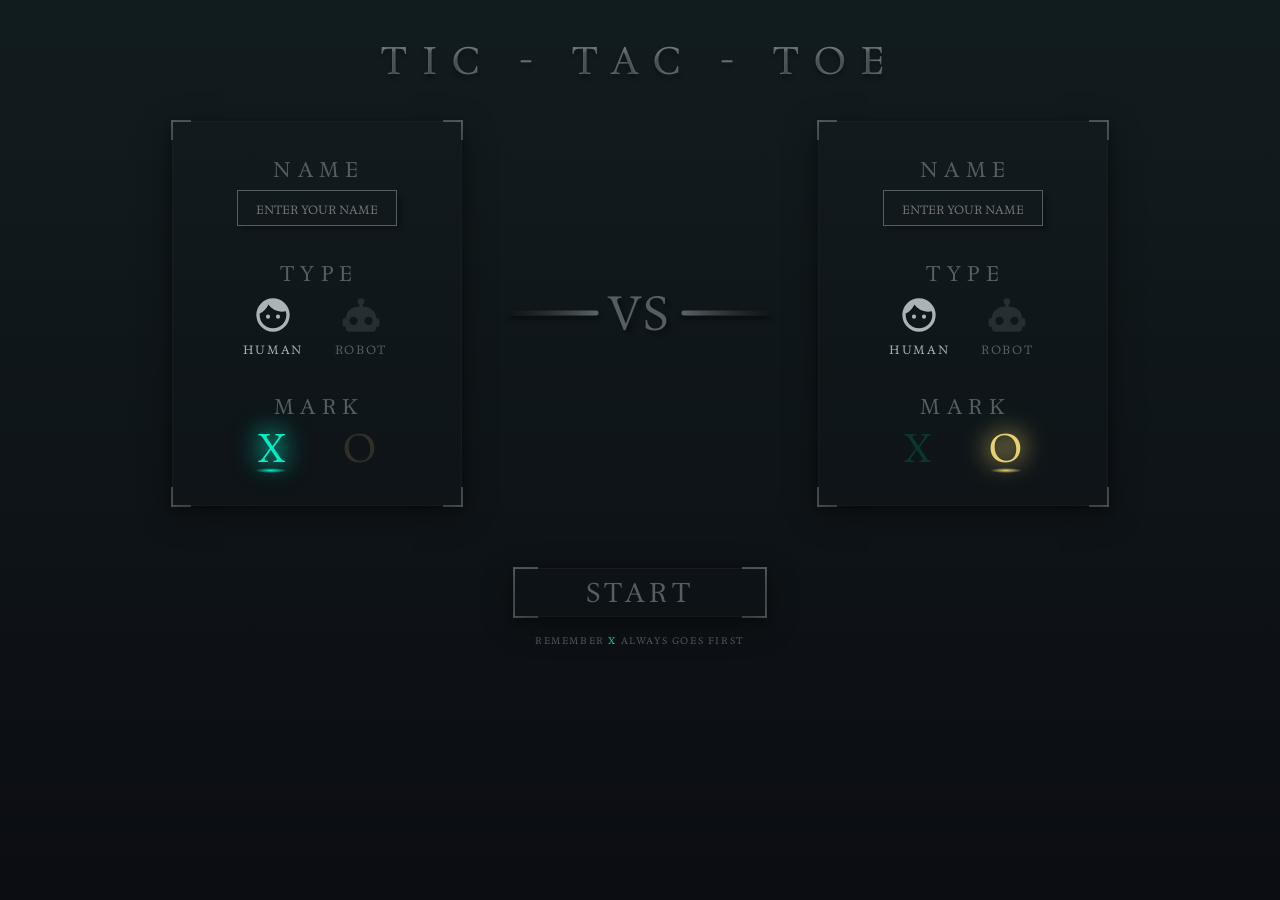
==== commit f6d403da: "Finish robot logic and finish the game" ====
--- a/index.html
+++ b/index.html
@@ -3,6 +3,7 @@
 <head>
     <meta charset="UTF-8">
     <meta name="viewport" content="width=device-width, initial-scale=1.0">
+    <meta http-equiv="Cache-Control" content="no-store">
     <title>Tic-Tac-Toe | Menu</title>
     <link rel="stylesheet" href="./menu.css">
     <script src="./menu.js" defer></script>
@@ -200,7 +201,9 @@
                 </div>
             </div>
         </main>
+        <div class="firstWarning">REMEMBER&nbsp;<SPAN>X</SPAN>&nbsp;ALWAYS GOES FIRST</div>
         <button class="startButton">
+        
                 <span class="tlCorner corner2"></span>
                 <span class="trCorner corner2"></span>
                 <span class="blCorner corner2"></span>
--- a/menu.css
+++ b/menu.css
@@ -547,6 +547,17 @@
     letter-spacing: 0.1rem;
     opacity: 1;
 }
+.firstWarning{
+    display: flex;
+    justify-content: center;
+    position: absolute;
+    bottom: 1rem;
+    font-size: 0.6rem;
+    letter-spacing: 0.1rem;
+}
+.firstWarning span{
+    color: var(--XColor);
+}
 @keyframes warningFade{
     from{
         opacity: 1;
@@ -581,6 +592,16 @@
 
 @media (min-width: 1440px) {
     .mainCont {
+        zoom: 1.1;
+    }
+}
+@media (min-width: 1920px) {
+    .mainCont {
         zoom: 1.4;
     }
+}
+@media (min-width: 2560px) {
+    .mainCont {
+        zoom: 1.8;
+    }
 }
